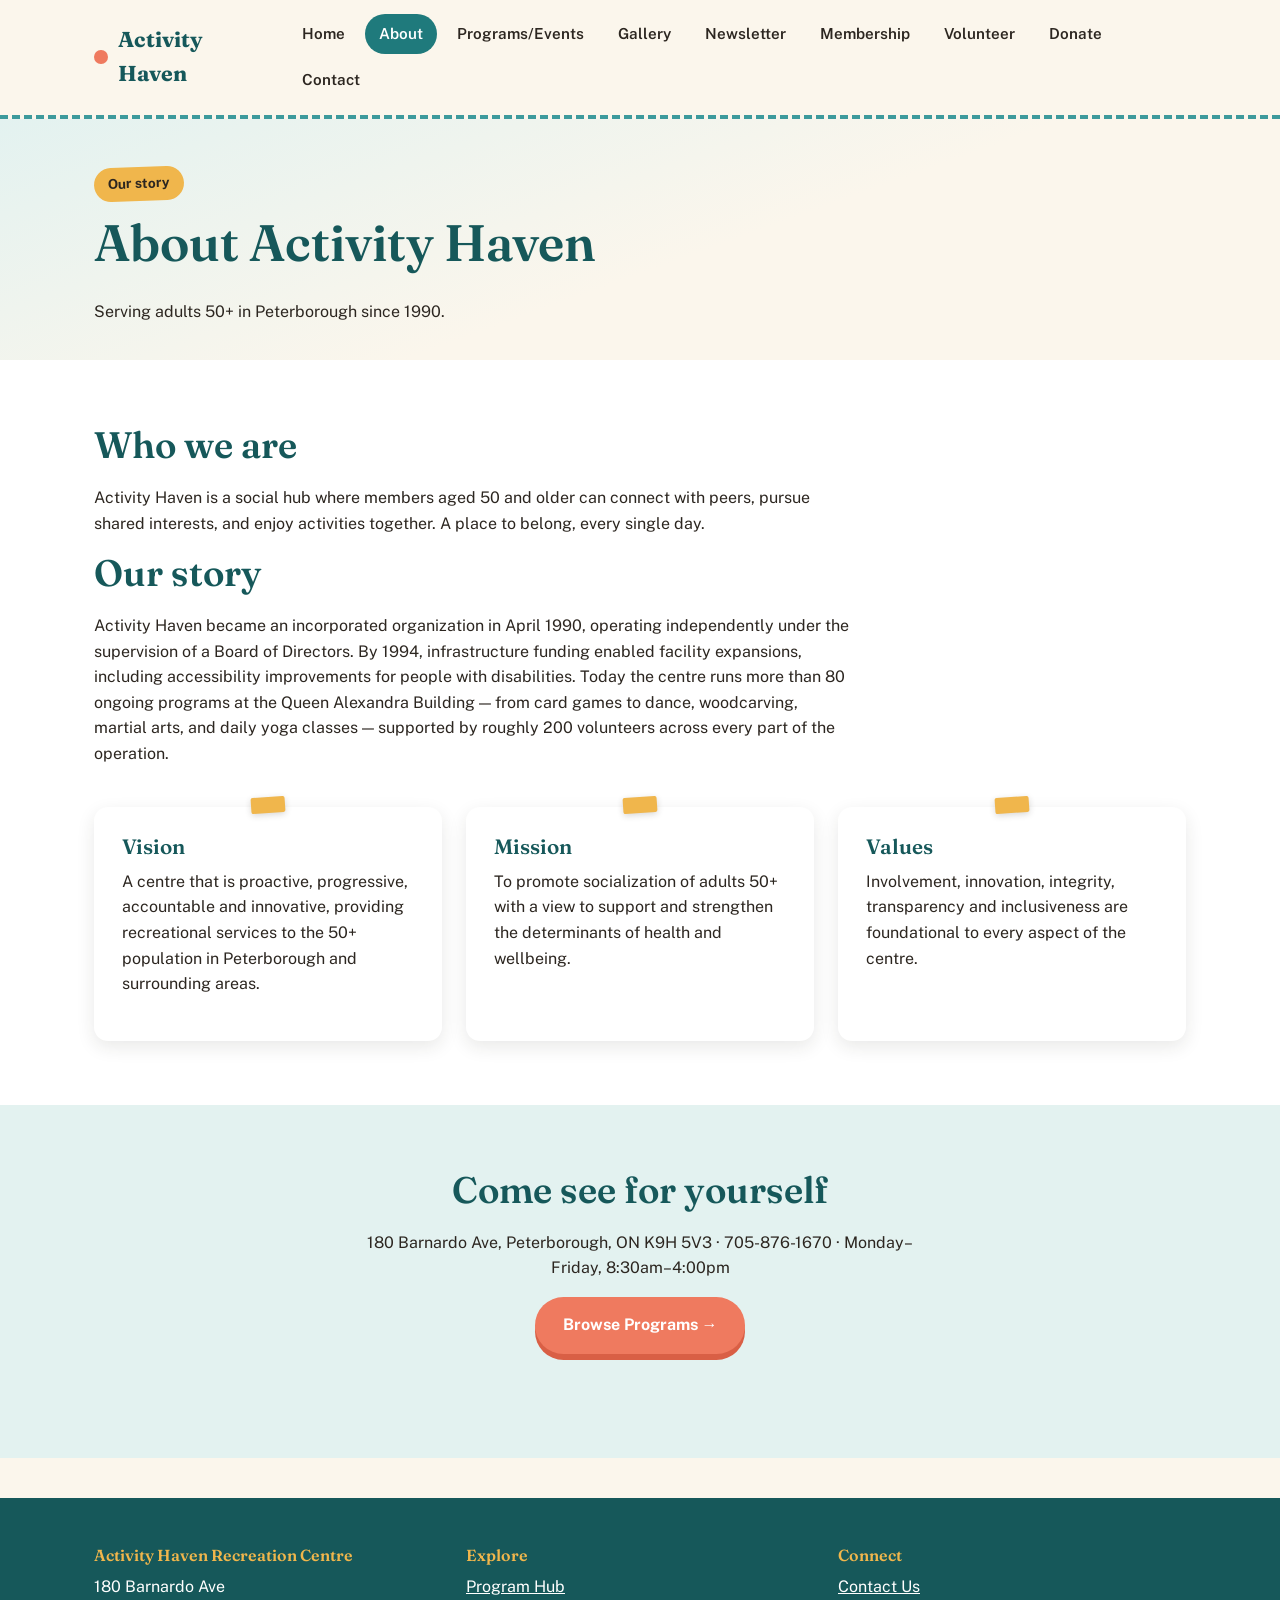
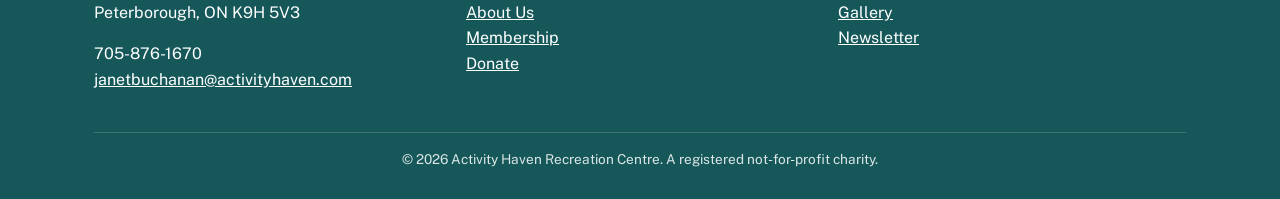
==== about.html @ 79baf710 "Add files via upload" ====
<!DOCTYPE html>
<html lang="en">
<head>
<meta charset="UTF-8">
<meta name="viewport" content="width=device-width, initial-scale=1.0">
<title>About Us — Activity Haven Recreation Centre</title>
<meta name="description" content="Activity Haven Recreation Centre has served adults 50+ in Peterborough since 1990. Read our story, vision, mission, and values.">
<link rel="preconnect" href="https://fonts.googleapis.com">
<link rel="preconnect" href="https://fonts.gstatic.com" crossorigin>
<link href="https://fonts.googleapis.com/css2?family=Fraunces:wght@500;600;700&family=Public+Sans:wght@400;600;700&display=swap" rel="stylesheet">
<link rel="stylesheet" href="/css/style.css">
</head>
<body>

<header class="site-header">
  <nav class="nav-bar">
    <a class="brand" href="/index.html"><span class="brand-dot"></span> Activity Haven</a>
    <button class="nav-toggle" aria-label="Toggle menu">&#9776; Menu</button>
    <ul class="nav-links">
      <li><a href="/index.html">Home</a></li>
      <li><a href="/about.html">About</a></li>
      <li><a href="/programs.html">Programs/Events</a></li>
      <li><a href="/gallery.html">Gallery</a></li>
      <li><a href="/newsletter.html">Newsletter</a></li>
      <li><a href="/membership.html">Membership</a></li>
      <li><a href="/index.html#volunteer">Volunteer</a></li>
      <li><a href="/donate.html">Donate</a></li>
      <li><a href="/contact.html">Contact</a></li>
    </ul>
  </nav>
</header>

<section class="hero" style="padding-bottom:20px;">
  <div class="container">
    <span class="hero-eyebrow">Our story</span>
    <h1>About Activity Haven</h1>
    <p>Serving adults 50+ in Peterborough since 1990.</p>
  </div>
</section>

<section class="section section-alt">
  <div class="container">
    <div class="section-header" style="text-align:left; max-width:760px; margin:0;">
      <h2>Who we are</h2>
      <p>Activity Haven is a social hub where members aged 50 and older can connect with peers, pursue shared interests, and enjoy activities together. A place to belong, every single day.</p>

      <h2>Our story</h2>
      <p>Activity Haven became an incorporated organization in April 1990, operating independently under the supervision of a Board of Directors. By 1994, infrastructure funding enabled facility expansions, including accessibility improvements for people with disabilities. Today the centre runs more than 80 ongoing programs at the Queen Alexandra Building — from card games to dance, woodcarving, martial arts, and daily yoga classes — supported by roughly 200 volunteers across every part of the operation.</p>
    </div>

    <div class="grid-3" style="margin-top:40px;">
      <div class="pin-card">
        <h3>Vision</h3>
        <p>A centre that is proactive, progressive, accountable and innovative, providing recreational services to the 50+ population in Peterborough and surrounding areas.</p>
      </div>
      <div class="pin-card">
        <h3>Mission</h3>
        <p>To promote socialization of adults 50+ with a view to support and strengthen the determinants of health and wellbeing.</p>
      </div>
      <div class="pin-card">
        <h3>Values</h3>
        <p>Involvement, innovation, integrity, transparency and inclusiveness are foundational to every aspect of the centre.</p>
      </div>
    </div>
  </div>
</section>

<section class="section section-teal">
  <div class="container section-header">
    <h2>Come see for yourself</h2>
    <p>180 Barnardo Ave, Peterborough, ON K9H 5V3 &middot; 705-876-1670 &middot; Monday–Friday, 8:30am–4:00pm</p>
    <a class="btn btn-primary" href="/programs.html">Browse Programs &rarr;</a>
  </div>
</section>

<footer class="site-footer">
  <div class="container">
    <div class="footer-grid">
      <div>
        <h4>Activity Haven Recreation Centre</h4>
        <p>180 Barnardo Ave<br>Peterborough, ON K9H 5V3</p>
        <p>705-876-1670<br><a href="mailto:janetbuchanan@activityhaven.com">janetbuchanan@activityhaven.com</a></p>
      </div>
      <div>
        <h4>Explore</h4>
        <p><a href="/programs.html">Program Hub</a><br>
        <a href="/about.html">About Us</a><br>
        <a href="/membership.html">Membership</a><br>
        <a href="/donate.html">Donate</a></p>
      </div>
      <div>
        <h4>Connect</h4>
        <p><a href="/contact.html">Contact Us</a><br>
        <a href="/gallery.html">Gallery</a><br>
        <a href="/newsletter.html">Newsletter</a></p>
      </div>
    </div>
    <div class="footer-bottom">&copy; 2026 Activity Haven Recreation Centre. A registered not-for-profit charity.</div>
  </div>
</footer>

<script src="/js/nav.js" defer></script>
</body>
</html>
---- css/style.css ----
/* ===========================================================
   Activity Haven — shared design system
   Warm "community scrapbook" aesthetic: teal, coral, gold, cream
   =========================================================== */

:root {
  /* Core palette */
  --ah-teal-deep: #16585a;
  --ah-teal: #1f7a7c;
  --ah-teal-mid: #3d9a9c;
  --ah-teal-pale: #e3f2f0;
  --ah-coral: #ef7a5f;
  --ah-coral-deep: #d95f45;
  --ah-coral-pale: #fdeae3;
  --ah-gold: #f0b64c;
  --ah-gold-deep: #d99a2b;
  --ah-cream: #fbf6ec;
  --ah-cream-deep: #f3e9d4;
  --ah-ink: #2c2620;
  --ah-ink-soft: #5a5248;
  --ah-white: #ffffff;

  /* Type */
  --font-heading: "Fraunces", Georgia, serif;
  --font-body: "Public Sans", -apple-system, BlinkMacSystemFont, "Segoe UI", sans-serif;

  /* Rhythm */
  --radius-md: 14px;
  --radius-lg: 22px;
  --shadow-card: 0 6px 18px rgba(44, 38, 32, 0.1);
  --shadow-tape: 0 2px 6px rgba(44, 38, 32, 0.18);
  --container: 1140px;
}

* { box-sizing: border-box; }

html { scroll-behavior: smooth; }

body {
  margin: 0;
  font-family: var(--font-body);
  color: var(--ah-ink);
  background: var(--ah-cream);
  line-height: 1.6;
}

h1, h2, h3, h4 {
  font-family: var(--font-heading);
  font-weight: 600;
  color: var(--ah-teal-deep);
  line-height: 1.15;
  margin: 0 0 0.5em;
}

h1 { font-size: clamp(2.1rem, 4vw, 3.2rem); }
h2 { font-size: clamp(1.6rem, 3vw, 2.3rem); }
h3 { font-size: 1.3rem; }

p { margin: 0 0 1em; }

a { color: var(--ah-coral-deep); }

.container {
  max-width: var(--container);
  margin: 0 auto;
  padding: 0 24px;
}

img, video { max-width: 100%; display: block; }

/* ---------- Buttons ---------- */
.btn {
  display: inline-block;
  font-family: var(--font-body);
  font-weight: 700;
  text-decoration: none;
  padding: 0.85em 1.6em;
  border-radius: 999px;
  border: 2px solid transparent;
  cursor: pointer;
  transition: transform 0.15s ease, box-shadow 0.15s ease;
  font-size: 1rem;
}
.btn:hover { transform: translateY(-2px); }

.btn-primary {
  background: var(--ah-coral);
  color: var(--ah-white);
  box-shadow: 0 6px 0 var(--ah-coral-deep);
}
.btn-primary:hover { box-shadow: 0 8px 0 var(--ah-coral-deep); }

.btn-secondary {
  background: var(--ah-white);
  color: var(--ah-teal-deep);
  border-color: var(--ah-teal);
}
.btn-secondary:hover { background: var(--ah-teal-pale); }

.btn-gold {
  background: var(--ah-gold);
  color: var(--ah-ink);
  box-shadow: 0 6px 0 var(--ah-gold-deep);
}

/* ---------- Header / Nav ---------- */
.site-header {
  background: var(--ah-cream);
  border-bottom: 4px dashed var(--ah-teal-mid);
  position: sticky;
  top: 0;
  z-index: 100;
}
.nav-bar {
  display: flex;
  align-items: center;
  justify-content: space-between;
  padding: 14px 24px;
  max-width: var(--container);
  margin: 0 auto;
  gap: 16px;
}
.brand {
  display: flex;
  align-items: center;
  gap: 10px;
  text-decoration: none;
  color: var(--ah-teal-deep);
  font-family: var(--font-heading);
  font-weight: 700;
  font-size: 1.35rem;
}
.brand .brand-dot {
  width: 14px; height: 14px; border-radius: 50%;
  background: var(--ah-coral);
  display: inline-block;
}
.nav-toggle {
  display: none;
  background: none;
  border: 2px solid var(--ah-teal);
  border-radius: 8px;
  padding: 8px 12px;
  font-size: 1.1rem;
  cursor: pointer;
  color: var(--ah-teal-deep);
}
.nav-links {
  display: flex;
  flex-wrap: wrap;
  gap: 6px;
  list-style: none;
  margin: 0;
  padding: 0;
}
.nav-links a {
  display: inline-block;
  padding: 8px 14px;
  border-radius: 999px;
  text-decoration: none;
  color: var(--ah-ink);
  font-weight: 600;
  font-size: 0.95rem;
  transition: background 0.15s ease, color 0.15s ease;
}
.nav-links a:hover { background: var(--ah-teal-pale); color: var(--ah-teal-deep); }
.nav-links a.active {
  background: var(--ah-teal);
  color: var(--ah-white);
}

@media (max-width: 860px) {
  .nav-toggle { display: inline-block; }
  .nav-links {
    display: none;
    flex-direction: column;
    width: 100%;
    padding: 12px 0 4px;
  }
  .nav-links.open { display: flex; }
  .nav-bar { flex-wrap: wrap; }
}

/* ---------- Hero / Carousel ---------- */
.hero {
  background: linear-gradient(160deg, var(--ah-teal-pale) 0%, var(--ah-cream) 55%);
  padding: 48px 0 60px;
}
.hero-inner {
  display: grid;
  grid-template-columns: 1.1fr 1fr;
  gap: 40px;
  align-items: center;
}
@media (max-width: 900px) {
  .hero-inner { grid-template-columns: 1fr; }
}
.hero-eyebrow {
  display: inline-block;
  background: var(--ah-gold);
  color: var(--ah-ink);
  font-weight: 700;
  padding: 6px 14px;
  border-radius: 999px;
  font-size: 0.85rem;
  margin-bottom: 14px;
  transform: rotate(-2deg);
}
.hero h1 em {
  font-style: italic;
  color: var(--ah-coral-deep);
}
.hero-actions { display: flex; gap: 14px; flex-wrap: wrap; margin-top: 24px; }

.carousel {
  position: relative;
  border-radius: var(--radius-lg);
  overflow: hidden;
  box-shadow: var(--shadow-card);
  border: 6px solid var(--ah-white);
  outline: 2px solid var(--ah-teal-pale);
  aspect-ratio: 4/3;
  background: var(--ah-ink);
}
.carousel-slide {
  position: absolute;
  inset: 0;
  opacity: 0;
  transition: opacity 0.6s ease;
}
.carousel-slide.active { opacity: 1; }
.carousel-slide video,
.carousel-slide img {
  width: 100%; height: 100%; object-fit: cover;
}
.carousel-caption {
  position: absolute;
  left: 0; right: 0; bottom: 0;
  background: linear-gradient(0deg, rgba(0,0,0,0.55), transparent);
  color: var(--ah-white);
  padding: 24px 18px 14px;
  font-weight: 700;
  font-family: var(--font-heading);
}
.carousel-dots {
  position: absolute;
  bottom: 10px; right: 14px;
  display: flex; gap: 6px;
}
.carousel-dots button {
  width: 9px; height: 9px; border-radius: 50%;
  border: none; background: rgba(255,255,255,0.55);
  cursor: pointer; padding: 0;
}
.carousel-dots button.active { background: var(--ah-white); }

/* ---------- Sections ---------- */
.section { padding: 64px 0; }
.section-alt { background: var(--ah-white); }
.section-teal { background: var(--ah-teal-pale); }
.section-header { text-align: center; max-width: 640px; margin: 0 auto 40px; }
.section-header .kicker {
  color: var(--ah-coral-deep);
  font-weight: 700;
  text-transform: uppercase;
  letter-spacing: 0.06em;
  font-size: 0.85rem;
}

.pin-card {
  background: var(--ah-white);
  border-radius: var(--radius-md);
  box-shadow: var(--shadow-card);
  padding: 28px;
  position: relative;
}
.pin-card::before {
  content: "";
  position: absolute;
  top: -10px; left: 50%;
  transform: translateX(-50%) rotate(-4deg);
  width: 34px; height: 16px;
  background: var(--ah-gold);
  box-shadow: var(--shadow-tape);
  border-radius: 2px;
}

.grid-3 {
  display: grid;
  grid-template-columns: repeat(3, 1fr);
  gap: 24px;
}
@media (max-width: 800px) { .grid-3 { grid-template-columns: 1fr; } }

.stat-row {
  display: flex;
  gap: 32px;
  flex-wrap: wrap;
  justify-content: center;
  text-align: center;
}
.stat-row .stat-num {
  font-family: var(--font-heading);
  font-size: 2.4rem;
  color: var(--ah-teal-deep);
  font-weight: 700;
}

/* ---------- Program Hub ---------- */
.filters {
  display: flex;
  gap: 20px;
  flex-wrap: wrap;
  align-items: end;
  background: var(--ah-white);
  border-radius: var(--radius-md);
  padding: 20px;
  box-shadow: var(--shadow-card);
  margin-bottom: 32px;
}
.filter-group { display: flex; flex-direction: column; gap: 6px; }
.filter-group label {
  font-weight: 700;
  font-size: 0.85rem;
  color: var(--ah-teal-deep);
}
.filter-group select,
.filter-group input[type="search"] {
  font-family: var(--font-body);
  font-size: 1rem;
  padding: 10px 14px;
  border-radius: 10px;
  border: 2px solid var(--ah-teal-pale);
  background: var(--ah-cream);
  min-width: 180px;
}
.filter-group select:focus,
.filter-group input:focus { outline: 2px solid var(--ah-teal); }

.results-count { font-weight: 600; color: var(--ah-ink-soft); margin-bottom: 18px; }

.program-grid {
  display: grid;
  grid-template-columns: repeat(auto-fill, minmax(270px, 1fr));
  gap: 22px;
}
.program-card {
  background: var(--ah-white);
  border-radius: var(--radius-md);
  box-shadow: var(--shadow-card);
  padding: 22px;
  text-decoration: none;
  color: var(--ah-ink);
  display: flex;
  flex-direction: column;
  gap: 8px;
  border-top: 6px solid var(--ah-teal);
  transition: transform 0.15s ease, box-shadow 0.15s ease;
}
.program-card:hover { transform: translateY(-4px); box-shadow: 0 10px 22px rgba(44,38,32,0.16); }
.program-card[data-type="Drop-in"] { border-top-color: var(--ah-teal); }
.program-card[data-type="Instructional"] { border-top-color: var(--ah-coral); }
.program-card[data-type="Special Events"] { border-top-color: var(--ah-gold); }

.badge {
  display: inline-block;
  align-self: flex-start;
  font-size: 0.75rem;
  font-weight: 700;
  padding: 3px 10px;
  border-radius: 999px;
  background: var(--ah-teal-pale);
  color: var(--ah-teal-deep);
}
.badge.badge-coral { background: var(--ah-coral-pale); color: var(--ah-coral-deep); }
.badge.badge-gold { background: #fbedcc; color: var(--ah-gold-deep); }

.program-card h3 { margin: 4px 0 0; }
.program-meta {
  font-size: 0.92rem;
  color: var(--ah-ink-soft);
  display: flex;
  flex-direction: column;
  gap: 2px;
}
.empty-state {
  text-align: center;
  padding: 60px 20px;
  color: var(--ah-ink-soft);
}

/* ---------- Program detail ---------- */
.program-detail {
  background: var(--ah-white);
  border-radius: var(--radius-lg);
  box-shadow: var(--shadow-card);
  padding: 40px;
}
.program-detail .back-link {
  display: inline-block;
  margin-bottom: 20px;
  font-weight: 700;
  text-decoration: none;
}
.program-detail-video {
  border-radius: var(--radius-md);
  overflow: hidden;
  margin: 20px 0;
  box-shadow: var(--shadow-card);
}
.program-detail-video video,
.program-detail-video iframe {
  width: 100%;
  aspect-ratio: 16/9;
  border: none;
  display: block;
}
.detail-meta-grid {
  display: grid;
  grid-template-columns: repeat(auto-fit, minmax(150px, 1fr));
  gap: 16px;
  margin: 24px 0;
}
.detail-meta-grid .item {
  background: var(--ah-cream);
  border-radius: 10px;
  padding: 14px;
}
.detail-meta-grid .item .label {
  font-size: 0.78rem;
  text-transform: uppercase;
  letter-spacing: 0.04em;
  color: var(--ah-ink-soft);
  font-weight: 700;
}
.detail-meta-grid .item .value { font-weight: 700; color: var(--ah-teal-deep); }

/* ---------- Forms ---------- */
.form-grid { display: grid; gap: 16px; max-width: 560px; }
.form-grid label { font-weight: 700; display: block; margin-bottom: 6px; }
.form-grid input, .form-grid textarea {
  width: 100%;
  padding: 12px 14px;
  border-radius: 10px;
  border: 2px solid var(--ah-teal-pale);
  font-family: var(--font-body);
  font-size: 1rem;
}

/* ---------- Footer ---------- */
.site-footer {
  background: var(--ah-teal-deep);
  color: var(--ah-white);
  padding: 48px 0 28px;
  margin-top: 40px;
}
.site-footer a { color: var(--ah-white); text-decoration: underline; }
.footer-grid {
  display: grid;
  grid-template-columns: repeat(3, 1fr);
  gap: 24px;
  margin-bottom: 24px;
}
@media (max-width: 760px) { .footer-grid { grid-template-columns: 1fr; } }
.footer-grid h4 { color: var(--ah-gold); margin-bottom: 10px; }
.footer-bottom {
  border-top: 1px solid rgba(255,255,255,0.2);
  padding-top: 16px;
  font-size: 0.85rem;
  opacity: 0.85;
  text-align: center;
}

/* ---------- Gallery ---------- */
.tile-grid {
  display: grid;
  grid-template-columns: repeat(auto-fill, minmax(220px, 1fr));
  gap: 18px;
}
.tile {
  background: var(--ah-white);
  border-radius: var(--radius-md);
  box-shadow: var(--shadow-card);
  padding: 18px;
  text-align: center;
}
.tile .placeholder {
  background: var(--ah-teal-pale);
  border-radius: 10px;
  aspect-ratio: 4/3;
  display: flex;
  align-items: center;
  justify-content: center;
  color: var(--ah-teal-deep);
  font-weight: 700;
  margin-bottom: 10px;
}

/* ---------- Newsletter flipbook placeholder ---------- */
.flipbook-frame {
  border: 6px solid var(--ah-white);
  outline: 2px solid var(--ah-teal-pale);
  border-radius: var(--radius-lg);
  box-shadow: var(--shadow-card);
  overflow: hidden;
  aspect-ratio: 4/3;
}
.flipbook-frame iframe { width: 100%; height: 100%; border: none; }
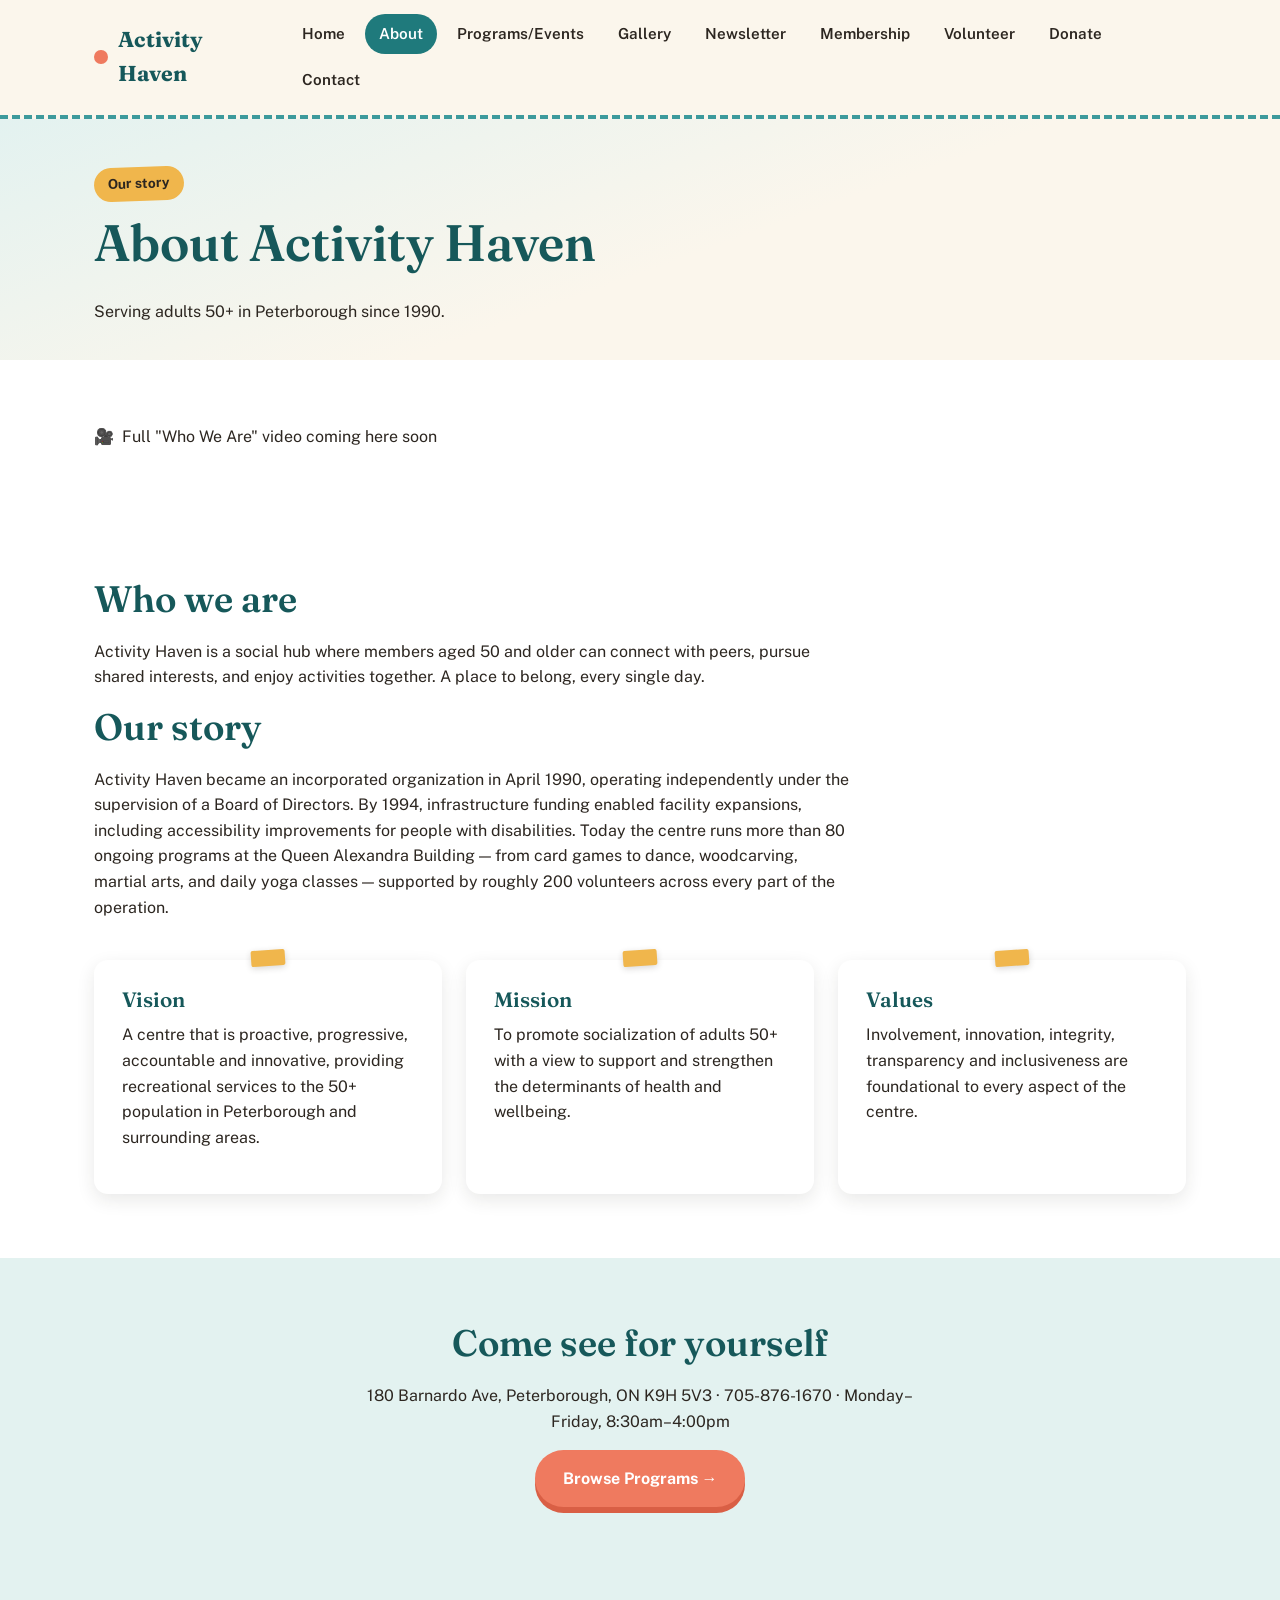
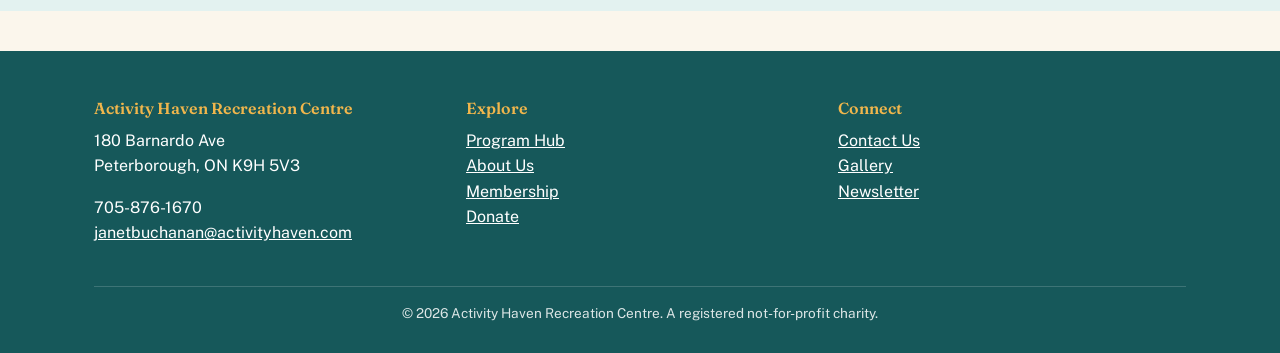
==== commit a2480bf0: "Add files via upload" ====
--- a/about.html
+++ b/about.html
@@ -35,6 +35,15 @@
     <span class="hero-eyebrow">Our story</span>
     <h1>About Activity Haven</h1>
     <p>Serving adults 50+ in Peterborough since 1990.</p>
+  </div>
+</section>
+
+<section class="section section-alt">
+  <div class="container">
+    <div class="featured-video">
+      <!-- AH-STAFF: replace this placeholder with the full "Who We Are" video once it's uploaded to /videos/who-we-are.mp4 -->
+      <div class="featured-video-placeholder">&#127909;&nbsp; Full "Who We Are" video coming here soon</div>
+    </div>
   </div>
 </section>
 
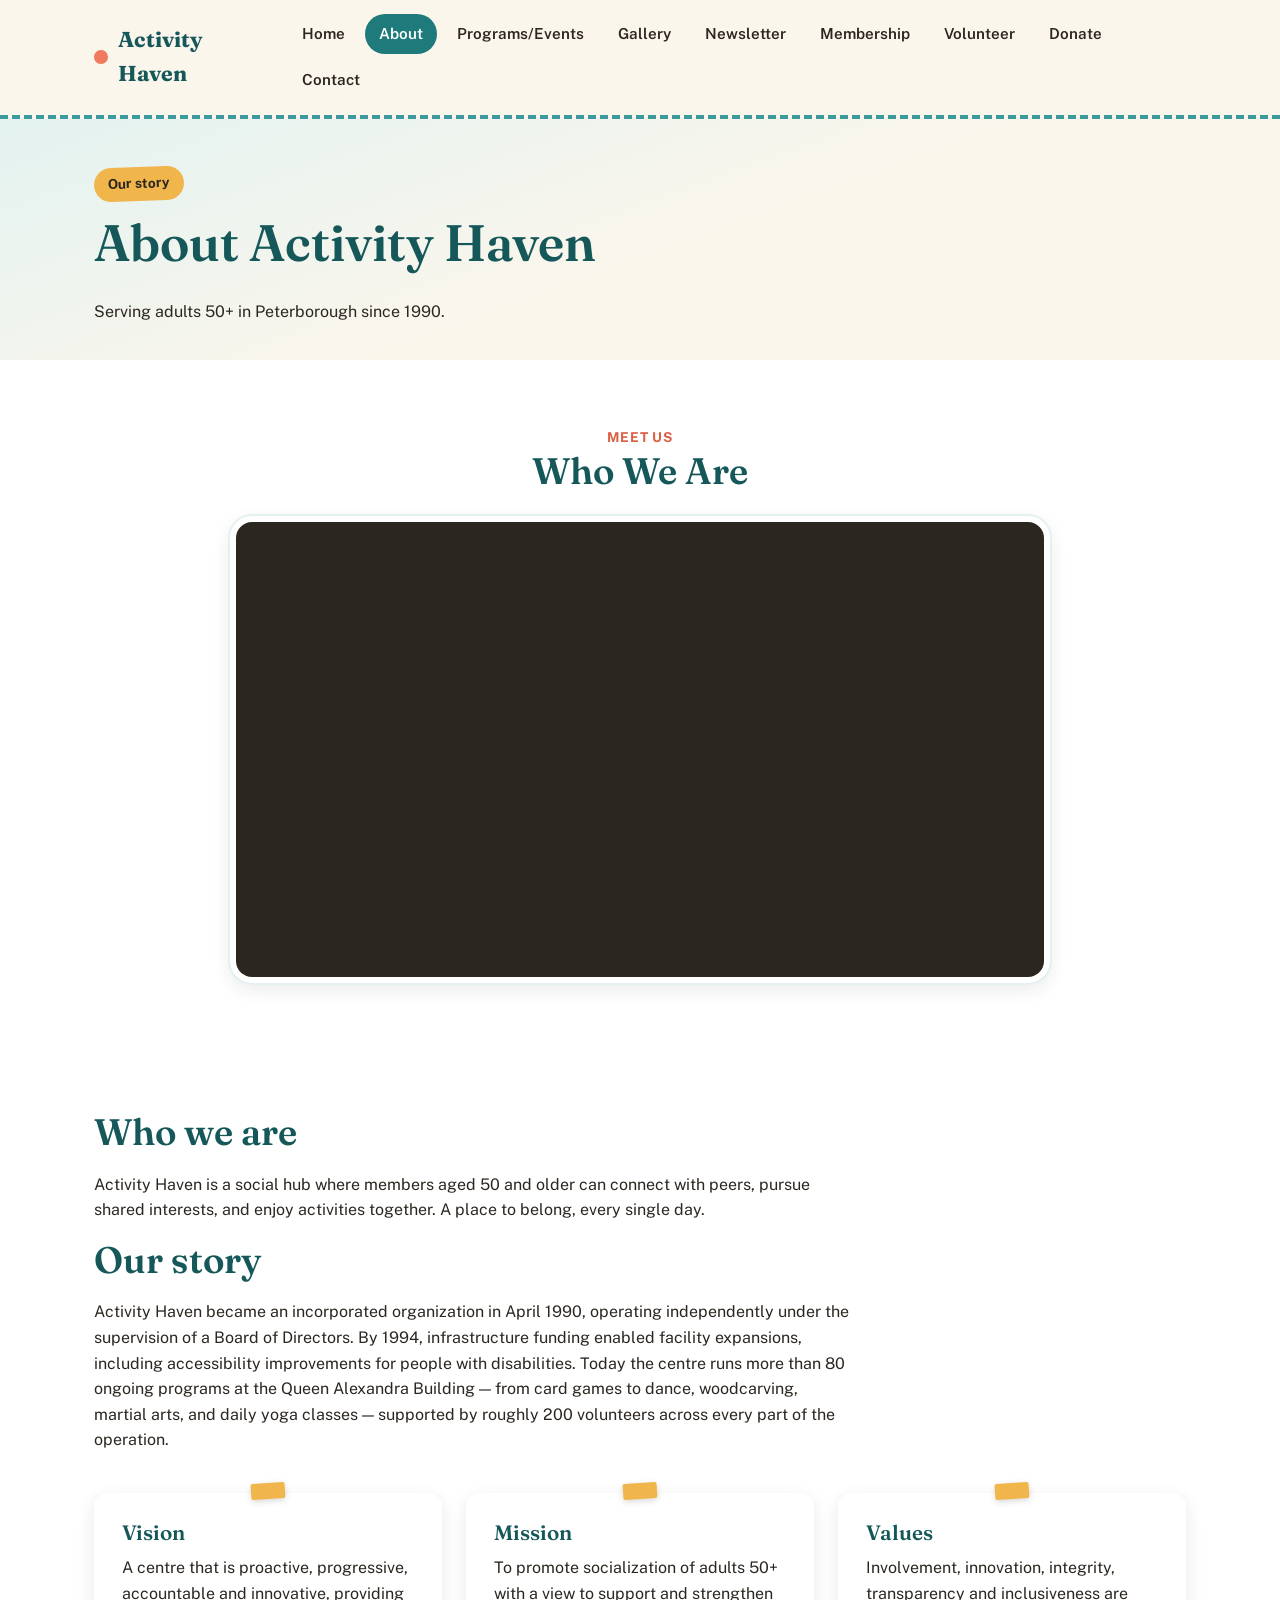
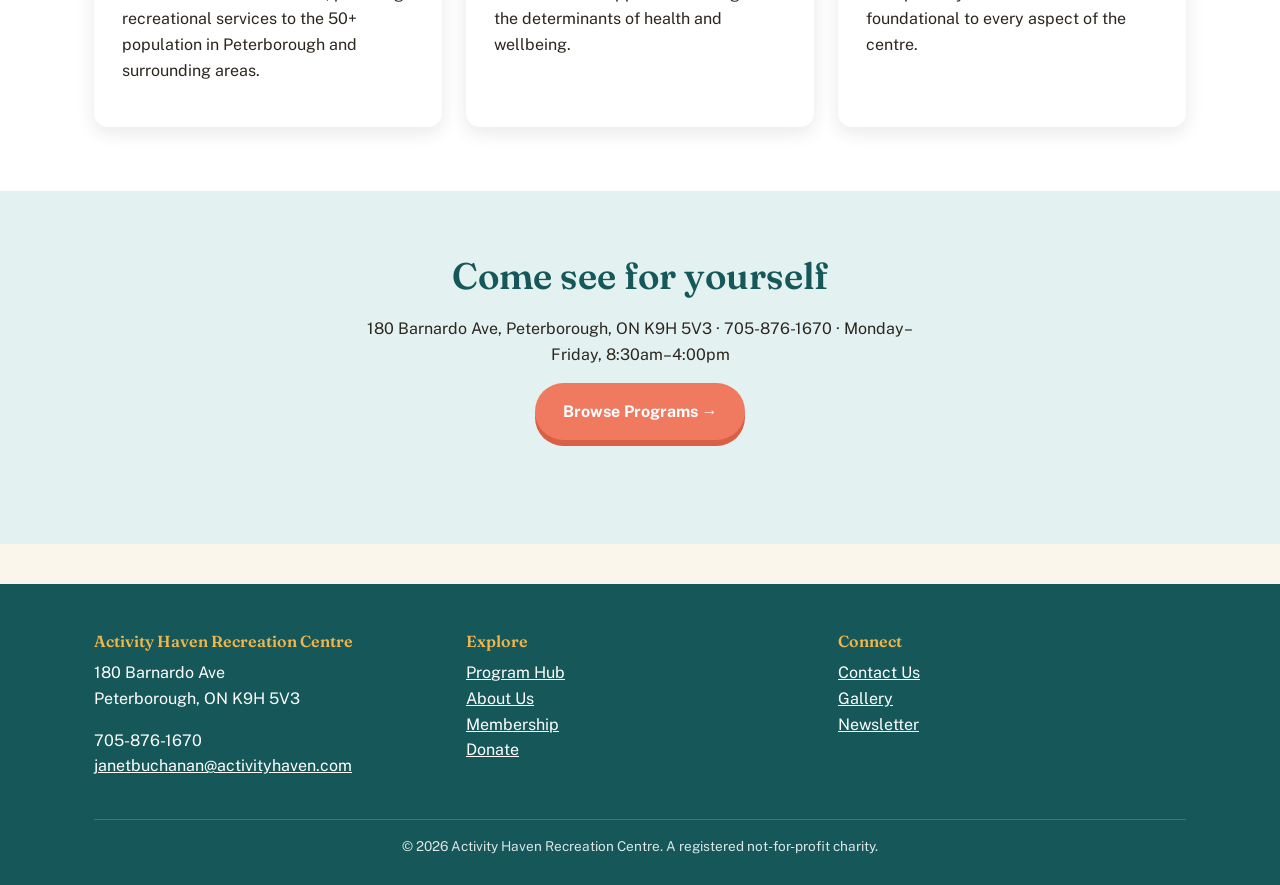
==== commit a0387aa6: "Add files via upload" ====
--- a/about.html
+++ b/about.html
@@ -40,10 +40,14 @@
 
 <section class="section section-alt">
   <div class="container">
+    <div class="section-header" style="margin-bottom:24px;">
+      <span class="kicker">Meet us</span>
+      <h2>Who We Are</h2>
+    </div>
     <div class="featured-video">
-      <!-- AH-STAFF: replace this placeholder with the full "Who We Are" video once it's uploaded to /videos/who-we-are.mp4 -->
-      <div class="featured-video-placeholder">&#127909;&nbsp; Full "Who We Are" video coming here soon</div>
+      <iframe src="https://videopress.com/embed/HhgNgUG5" title="Who We Are — Activity Haven" frameborder="0" allowfullscreen loading="lazy"></iframe>
     </div>
+    <script src="https://v0.wordpress.com/js/next/videopress-iframe.js"></script>
   </div>
 </section>
 
--- a/css/style.css
+++ b/css/style.css
@@ -236,11 +236,77 @@
 .carousel-caption {
   position: absolute;
   left: 0; right: 0; bottom: 0;
-  background: linear-gradient(0deg, rgba(0,0,0,0.55), transparent);
+  background: linear-gradient(0deg, rgba(0,0,0,0.72) 20%, transparent);
   color: var(--ah-white);
-  padding: 24px 18px 14px;
-  font-weight: 700;
+  padding: 30px 20px 16px;
+  display: flex;
+  flex-direction: column;
+  gap: 4px;
+}
+.carousel-caption strong {
   font-family: var(--font-heading);
+  font-weight: 700;
+  font-size: 1.15rem;
+}
+.carousel-caption span {
+  font-family: var(--font-body);
+  font-size: 0.88rem;
+  font-weight: 400;
+  opacity: 0.95;
+  max-width: 34ch;
+}
+
+/* ---------- Featured video (e.g. "Who We Are") ---------- */
+.featured-video {
+  max-width: 820px;
+  margin: 0 auto;
+  border-radius: var(--radius-lg);
+  overflow: hidden;
+  box-shadow: var(--shadow-card);
+  border: 6px solid var(--ah-white);
+  outline: 2px solid var(--ah-teal-pale);
+}
+.featured-video video,
+.featured-video iframe {
+  width: 100%;
+  aspect-ratio: 16/9;
+  display: block;
+  border: none;
+  background: var(--ah-ink);
+}
+.featured-video-placeholder {
+  aspect-ratio: 16/9;
+  display: flex;
+  align-items: center;
+  justify-content: center;
+  background: var(--ah-teal-pale);
+  color: var(--ah-teal-deep);
+  font-weight: 700;
+  text-align: center;
+  padding: 20px;
+}
+
+/* ---------- Richer program card ---------- */
+.program-card .program-desc {
+  font-size: 0.88rem;
+  color: var(--ah-ink-soft);
+  display: -webkit-box;
+  -webkit-line-clamp: 2;
+  -webkit-box-orient: vertical;
+  overflow: hidden;
+  margin: 2px 0 0;
+}
+.program-card .card-cta {
+  margin-top: auto;
+  font-weight: 700;
+  font-size: 0.88rem;
+  color: var(--ah-coral-deep);
+}
+.featured-programs {
+  display: grid;
+  grid-template-columns: repeat(auto-fill, minmax(240px, 1fr));
+  gap: 18px;
+  margin-bottom: 36px;
 }
 .carousel-dots {
   position: absolute;
@@ -340,27 +406,60 @@
 .results-count { font-weight: 600; color: var(--ah-ink-soft); margin-bottom: 18px; }
 
 .program-grid {
-  display: grid;
-  grid-template-columns: repeat(auto-fill, minmax(270px, 1fr));
-  gap: 22px;
-}
-.program-card {
+  display: flex;
+  flex-direction: column;
+  gap: 10px;
+}
+.program-row {
   background: var(--ah-white);
-  border-radius: var(--radius-md);
-  box-shadow: var(--shadow-card);
-  padding: 22px;
+  border-radius: 999px;
+  box-shadow: var(--shadow-card);
+  padding: 10px 10px 10px 22px;
   text-decoration: none;
   color: var(--ah-ink);
   display: flex;
-  flex-direction: column;
-  gap: 8px;
-  border-top: 6px solid var(--ah-teal);
+  align-items: center;
+  gap: 16px;
+  border-left: 6px solid var(--ah-teal);
   transition: transform 0.15s ease, box-shadow 0.15s ease;
 }
-.program-card:hover { transform: translateY(-4px); box-shadow: 0 10px 22px rgba(44,38,32,0.16); }
-.program-card[data-type="Drop-in"] { border-top-color: var(--ah-teal); }
-.program-card[data-type="Instructional"] { border-top-color: var(--ah-coral); }
-.program-card[data-type="Special Events"] { border-top-color: var(--ah-gold); }
+.program-row:hover { transform: translateX(3px); box-shadow: 0 8px 18px rgba(44,38,32,0.14); }
+.program-row[data-type="Drop-in"] { border-left-color: var(--ah-teal); }
+.program-row[data-type="Instructional"] { border-left-color: var(--ah-coral); }
+.program-row[data-type="Special Events"] { border-left-color: var(--ah-gold); }
+
+.row-day {
+  font-weight: 700;
+  font-size: 0.82rem;
+  color: var(--ah-teal-deep);
+  text-transform: uppercase;
+  letter-spacing: 0.03em;
+  flex: 0 0 90px;
+}
+.row-title {
+  font-family: var(--font-heading);
+  font-weight: 600;
+  font-size: 1.05rem;
+  color: var(--ah-ink);
+  flex: 1 1 auto;
+  min-width: 0;
+  overflow: hidden;
+  text-overflow: ellipsis;
+  white-space: nowrap;
+}
+.row-cta {
+  flex: 0 0 auto;
+  padding: 0.5em 1.2em;
+  font-size: 0.88rem;
+}
+
+@media (max-width: 640px) {
+  .program-row { flex-wrap: wrap; border-radius: var(--radius-md); padding: 14px 16px; }
+  .row-day { flex: 0 0 auto; order: 1; }
+  .row-title { order: 3; flex-basis: 100%; white-space: normal; }
+  .badge { order: 2; }
+  .row-cta { order: 4; margin-left: auto; }
+}
 
 .badge {
   display: inline-block;
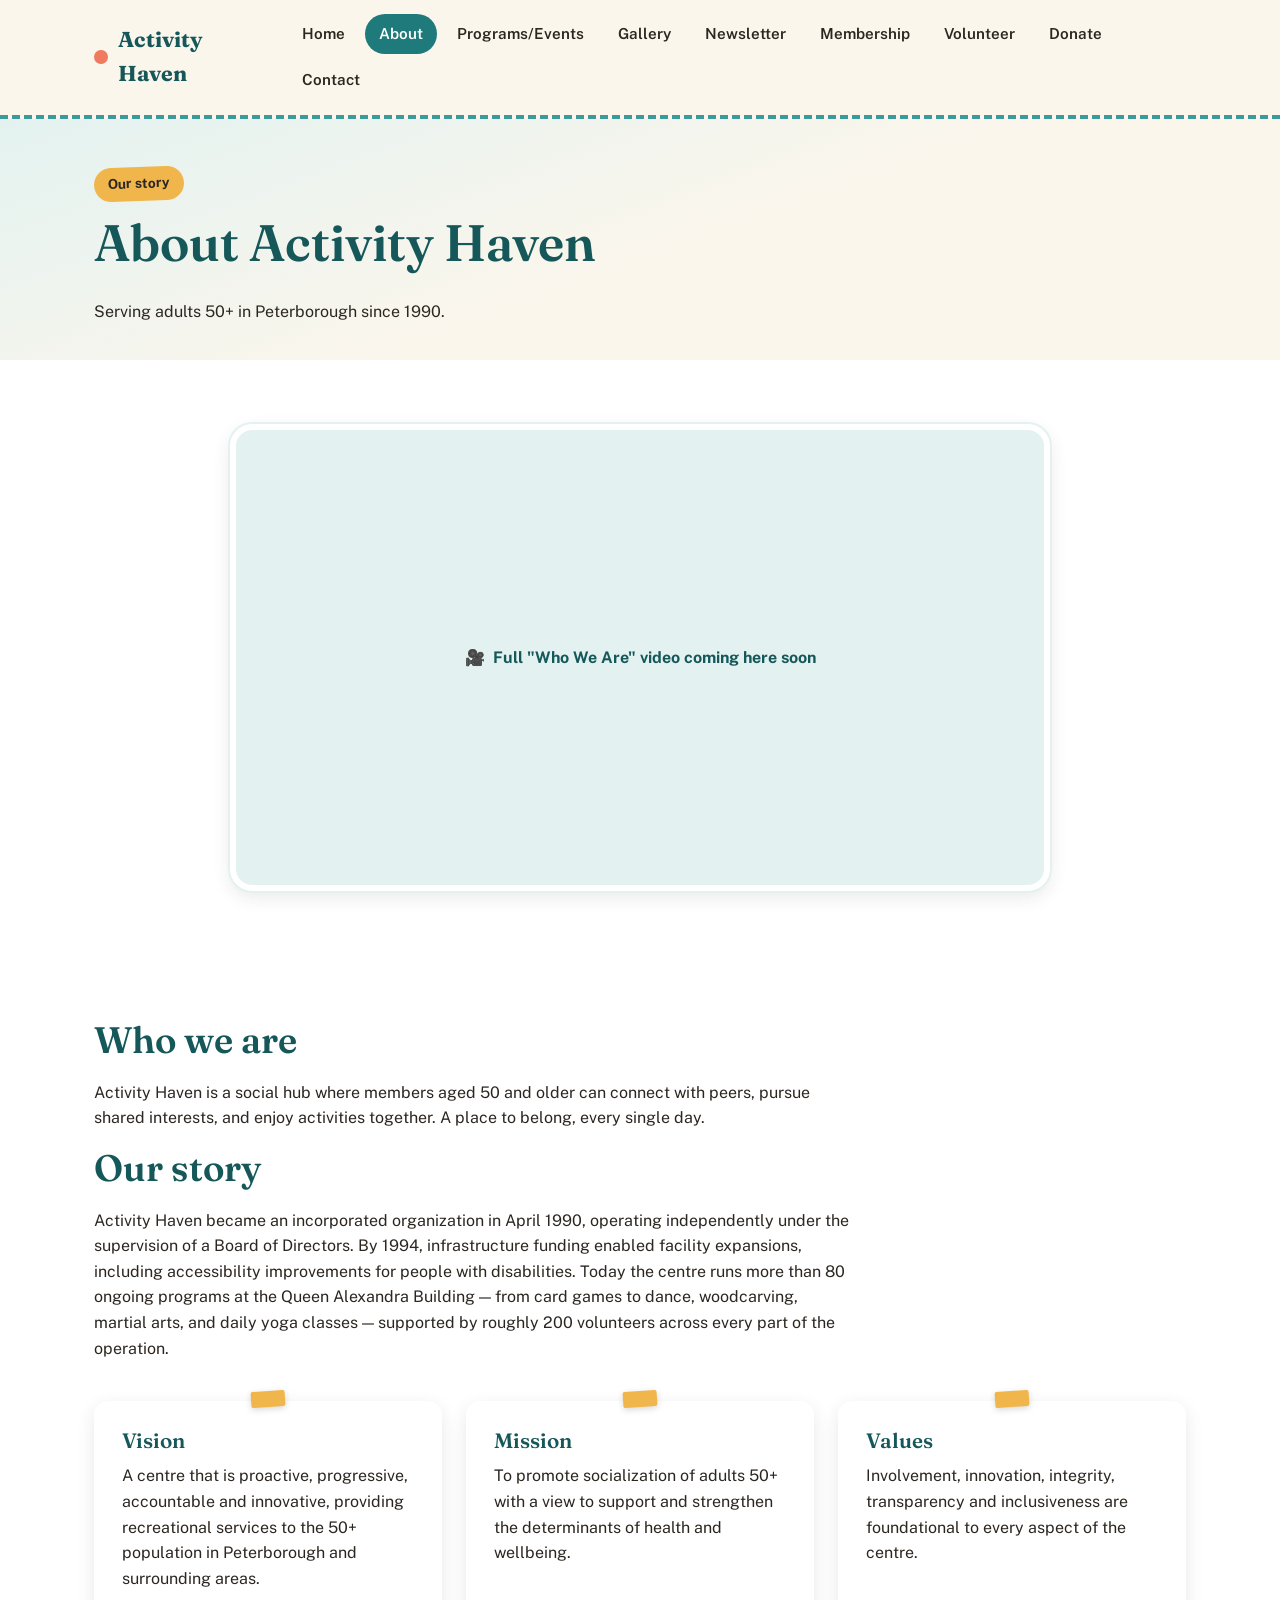
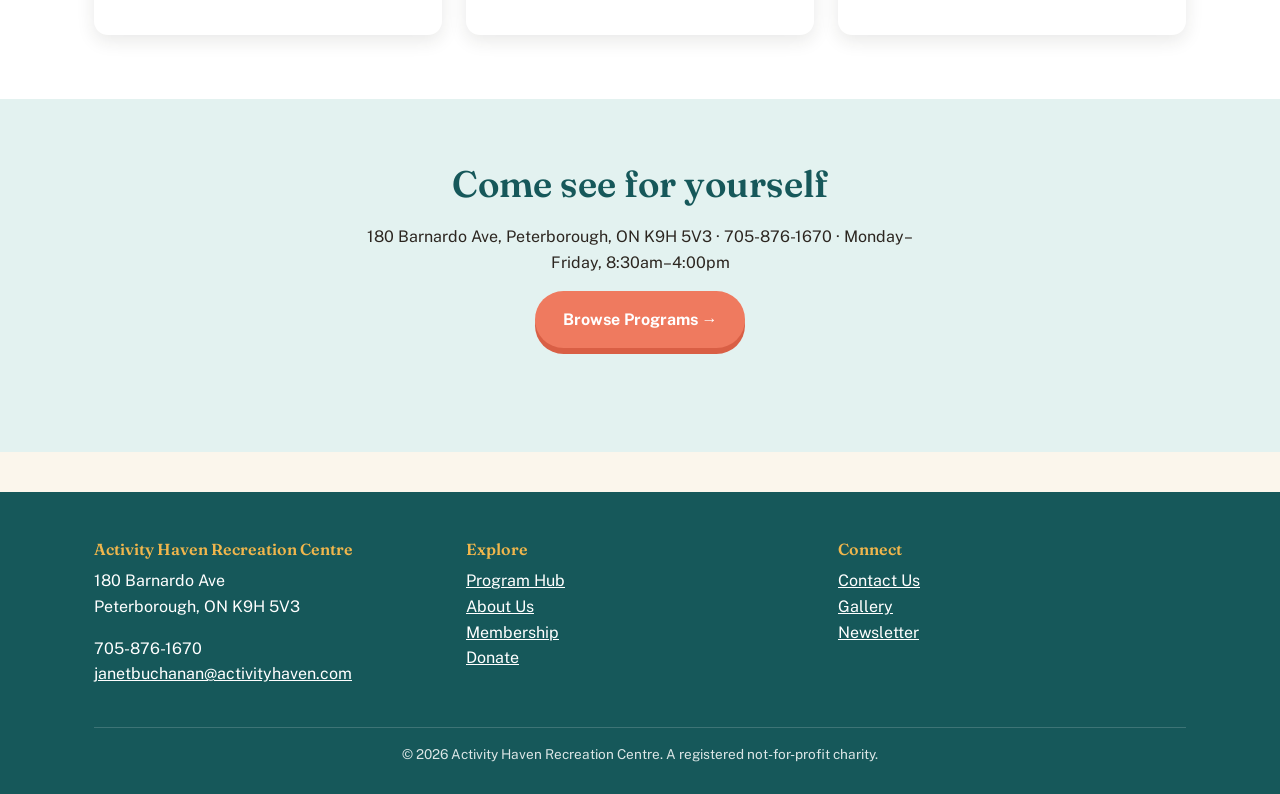
==== commit 9b825de7: "Add files via upload" ====
--- a/about.html
+++ b/about.html
@@ -40,14 +40,10 @@
 
 <section class="section section-alt">
   <div class="container">
-    <div class="section-header" style="margin-bottom:24px;">
-      <span class="kicker">Meet us</span>
-      <h2>Who We Are</h2>
+    <div class="featured-video">
+      <!-- AH-STAFF: replace this placeholder with the full "Who We Are" video once it's uploaded to /videos/who-we-are.mp4 -->
+      <div class="featured-video-placeholder">&#127909;&nbsp; Full "Who We Are" video coming here soon</div>
     </div>
-    <div class="featured-video">
-      <iframe src="https://videopress.com/embed/HhgNgUG5" title="Who We Are — Activity Haven" frameborder="0" allowfullscreen loading="lazy"></iframe>
-    </div>
-    <script src="https://v0.wordpress.com/js/next/videopress-iframe.js"></script>
   </div>
 </section>
 
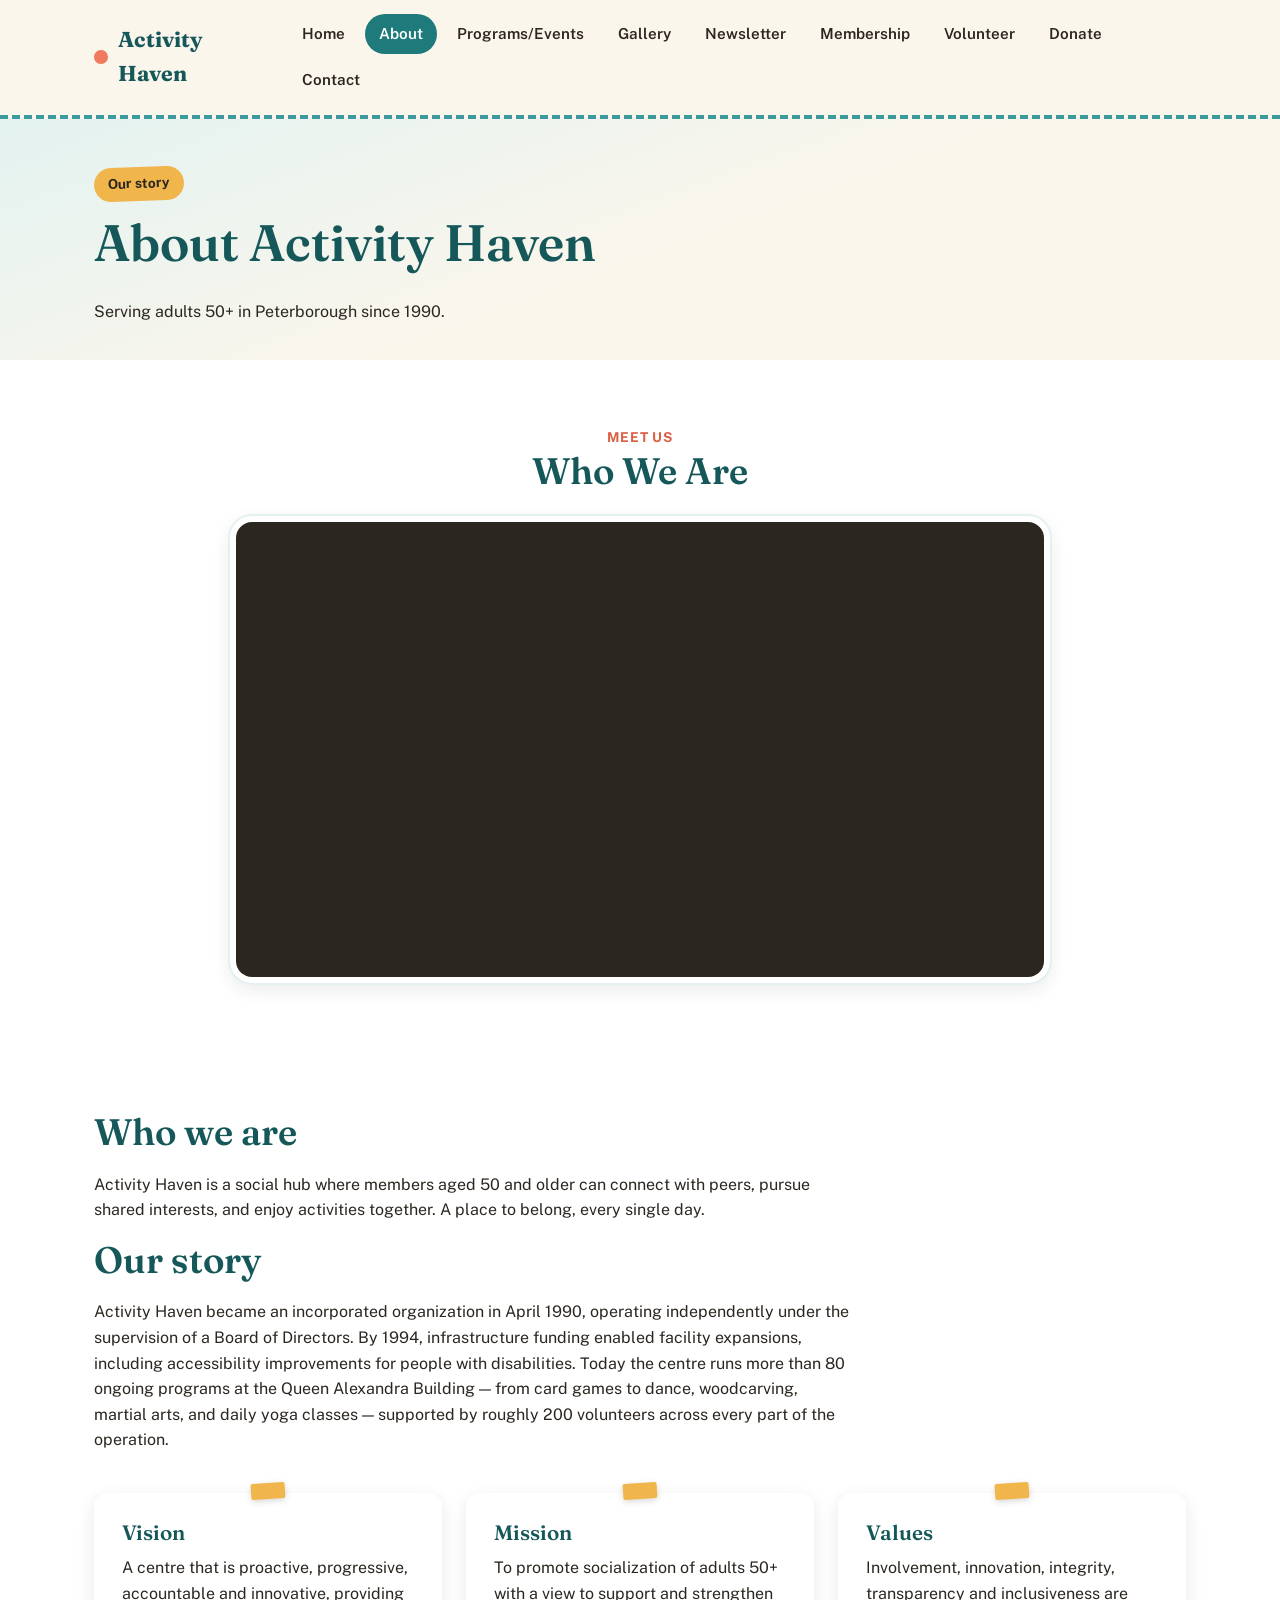
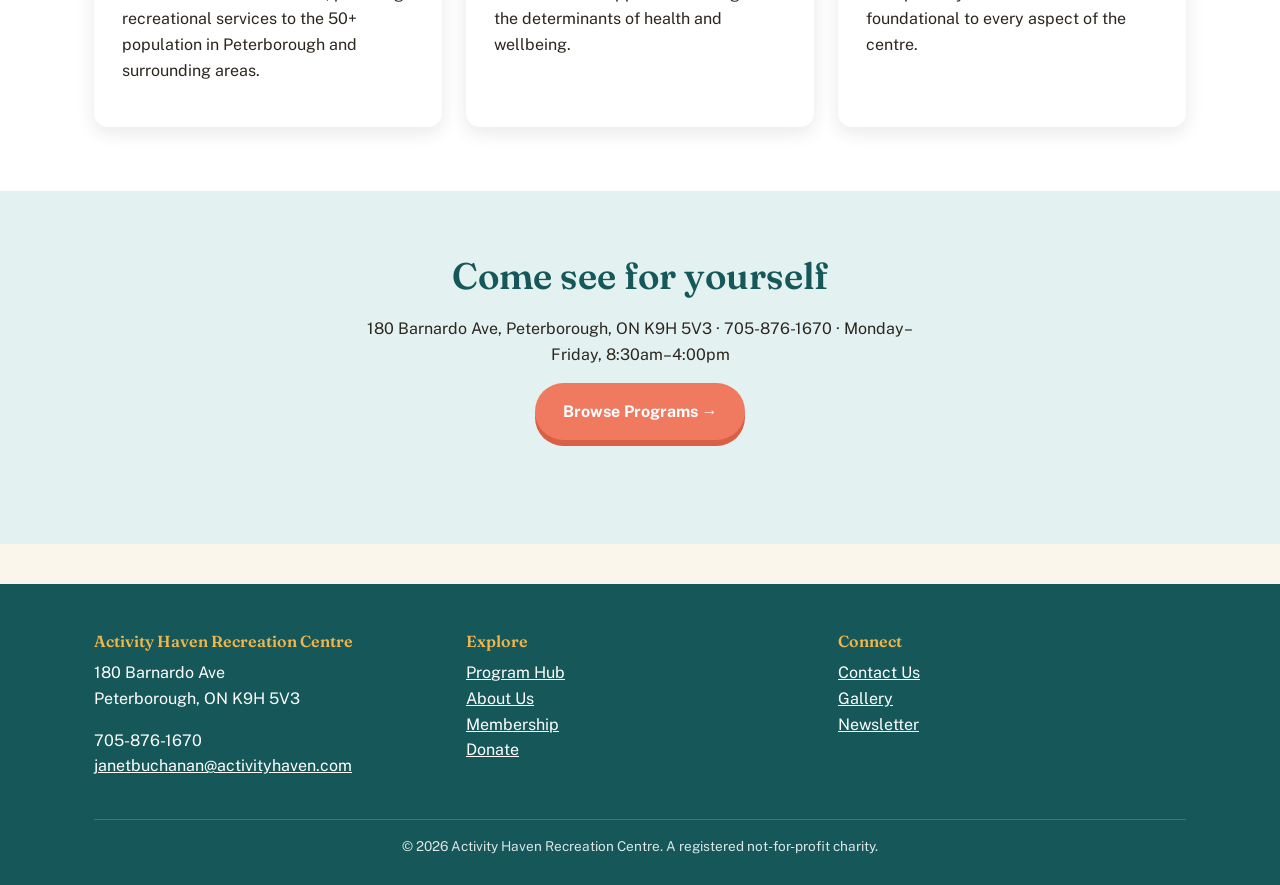
==== commit 535d0bd3: "Add files via upload" ====
--- a/about.html
+++ b/about.html
@@ -38,12 +38,30 @@
   </div>
 </section>
 
-<section class="section section-alt">
+<section class="section section-alt" id="who-we-are">
   <div class="container">
+    <div class="section-header" style="margin-bottom:24px;">
+      <span class="kicker">Meet us</span>
+      <h2>Who We Are</h2>
+    </div>
     <div class="featured-video">
-      <!-- AH-STAFF: replace this placeholder with the full "Who We Are" video once it's uploaded to /videos/who-we-are.mp4 -->
-      <div class="featured-video-placeholder">&#127909;&nbsp; Full "Who We Are" video coming here soon</div>
+      <iframe data-who-we-are-video src="https://videopress.com/embed/HhgNgUG5" title="Who We Are — Activity Haven" frameborder="0" allowfullscreen loading="lazy"></iframe>
     </div>
+    <script src="https://v0.wordpress.com/js/next/videopress-iframe.js"></script>
+    <script>
+      // If we arrived here via the homepage "Our Story" button (?play=1),
+      // swap in an autoplay version of the embed and scroll it into view.
+      (function () {
+        if (new URLSearchParams(window.location.search).get("play") !== "1") return;
+        var iframe = document.querySelector("[data-who-we-are-video]");
+        if (!iframe) return;
+        // Muted is required for browsers to allow autoplay without a direct
+        // click on the video itself; viewers can unmute with the player's own controls.
+        iframe.setAttribute("loading", "eager");
+        iframe.src = "https://videopress.com/embed/HhgNgUG5?autoPlay=true&muted=true";
+        iframe.closest("section").scrollIntoView({ behavior: "smooth", block: "start" });
+      })();
+    </script>
   </div>
 </section>
 
--- a/css/style.css
+++ b/css/style.css
@@ -447,6 +447,19 @@
   text-overflow: ellipsis;
   white-space: nowrap;
 }
+.row-time,
+.row-room {
+  font-size: 0.88rem;
+  color: var(--ah-ink-soft);
+  flex: 0 0 auto;
+  white-space: nowrap;
+}
+.row-time { flex-basis: 100px; }
+.row-room {
+  flex-basis: 110px;
+  overflow: hidden;
+  text-overflow: ellipsis;
+}
 .row-cta {
   flex: 0 0 auto;
   padding: 0.5em 1.2em;
@@ -457,6 +470,7 @@
   .program-row { flex-wrap: wrap; border-radius: var(--radius-md); padding: 14px 16px; }
   .row-day { flex: 0 0 auto; order: 1; }
   .row-title { order: 3; flex-basis: 100%; white-space: normal; }
+  .row-time, .row-room { order: 5; flex-basis: auto; }
   .badge { order: 2; }
   .row-cta { order: 4; margin-left: auto; }
 }
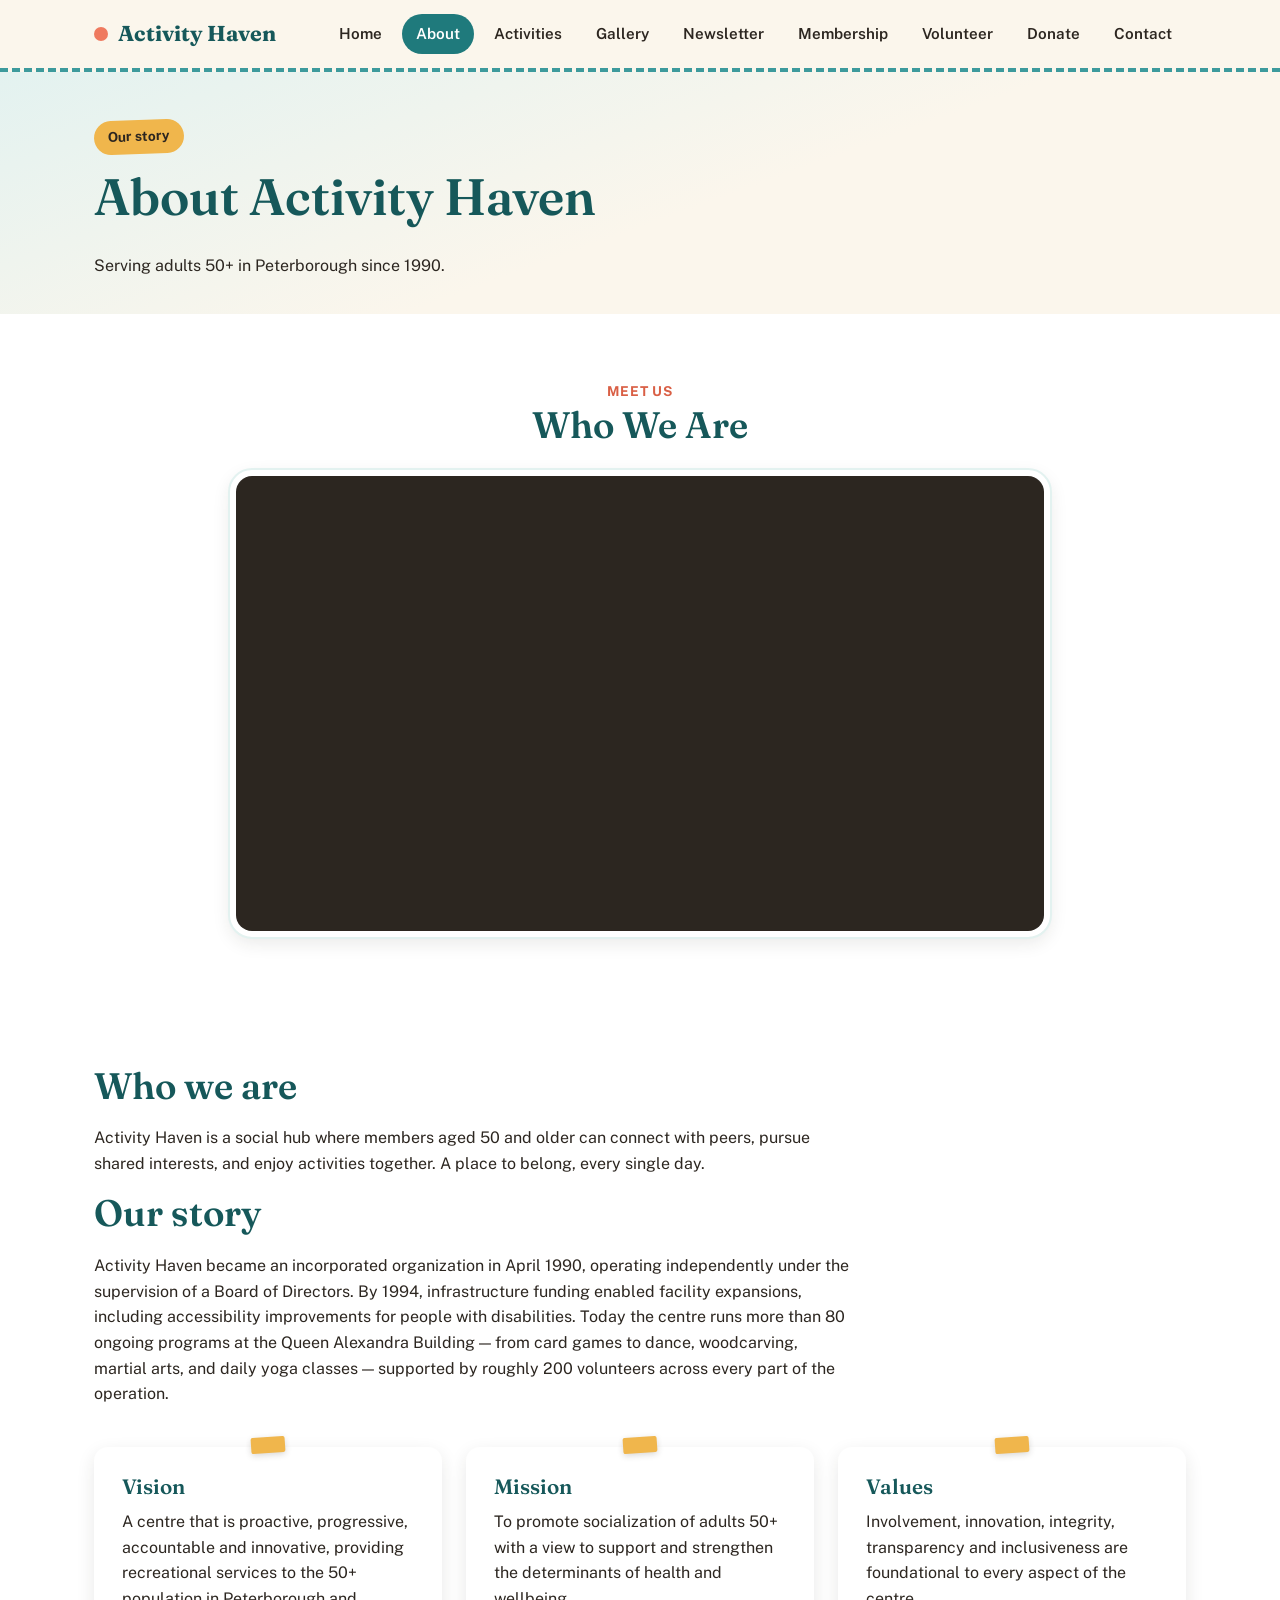
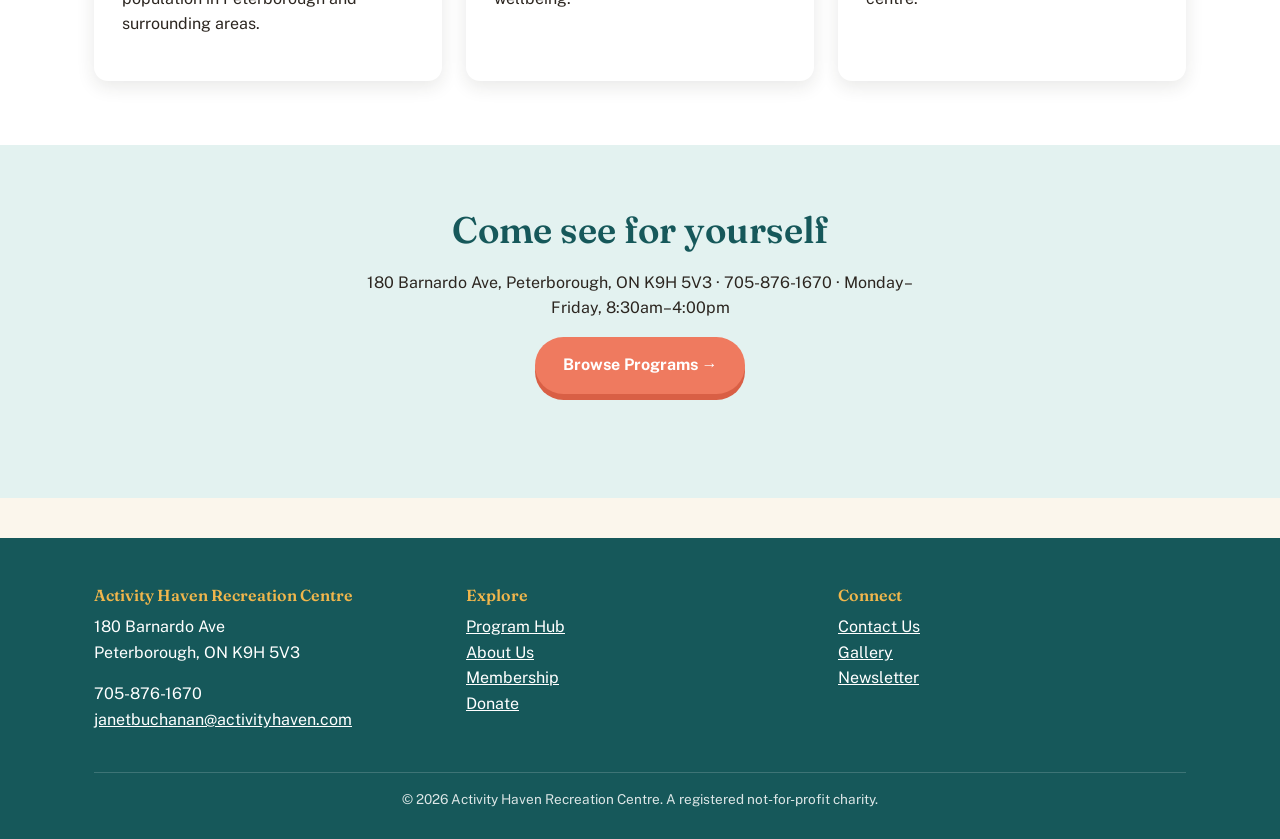
==== commit 3d762c41: "Add files via upload" ====
--- a/about.html
+++ b/about.html
@@ -19,7 +19,7 @@
     <ul class="nav-links">
       <li><a href="/index.html">Home</a></li>
       <li><a href="/about.html">About</a></li>
-      <li><a href="/programs.html">Programs/Events</a></li>
+      <li><a href="/programs.html">Activities</a></li>
       <li><a href="/gallery.html">Gallery</a></li>
       <li><a href="/newsletter.html">Newsletter</a></li>
       <li><a href="/membership.html">Membership</a></li>
--- a/css/style.css
+++ b/css/style.css
@@ -103,6 +103,47 @@
   box-shadow: 0 6px 0 var(--ah-gold-deep);
 }
 
+/* ---------- Brand banner (homepage only, above the nav) ---------- */
+.brand-banner {
+  background: linear-gradient(160deg, var(--ah-teal-pale) 0%, var(--ah-cream) 70%);
+  text-align: center;
+  padding: 36px 24px 30px;
+  border-bottom: 4px dashed var(--ah-teal-mid);
+}
+.brand-banner .badge-mark {
+  width: 72px;
+  height: 72px;
+  margin: 0 auto 14px;
+  border-radius: 50%;
+  background: var(--ah-teal-deep);
+  color: var(--ah-white);
+  display: flex;
+  align-items: center;
+  justify-content: center;
+  font-family: var(--font-heading);
+  font-weight: 700;
+  font-size: 1.6rem;
+  box-shadow: var(--shadow-card);
+  border: 4px solid var(--ah-white);
+  outline: 2px solid var(--ah-gold);
+}
+.brand-banner h1 {
+  margin-bottom: 4px;
+  font-size: clamp(1.7rem, 3.4vw, 2.6rem);
+}
+.brand-banner h1 em {
+  font-style: italic;
+  color: var(--ah-coral-deep);
+}
+.brand-banner .banner-tagline {
+  font-family: var(--font-heading);
+  font-weight: 600;
+  color: var(--ah-coral-deep);
+  font-size: 1.05rem;
+  margin: 0;
+  letter-spacing: 0.02em;
+}
+
 /* ---------- Header / Nav ---------- */
 .site-header {
   background: var(--ah-cream);
